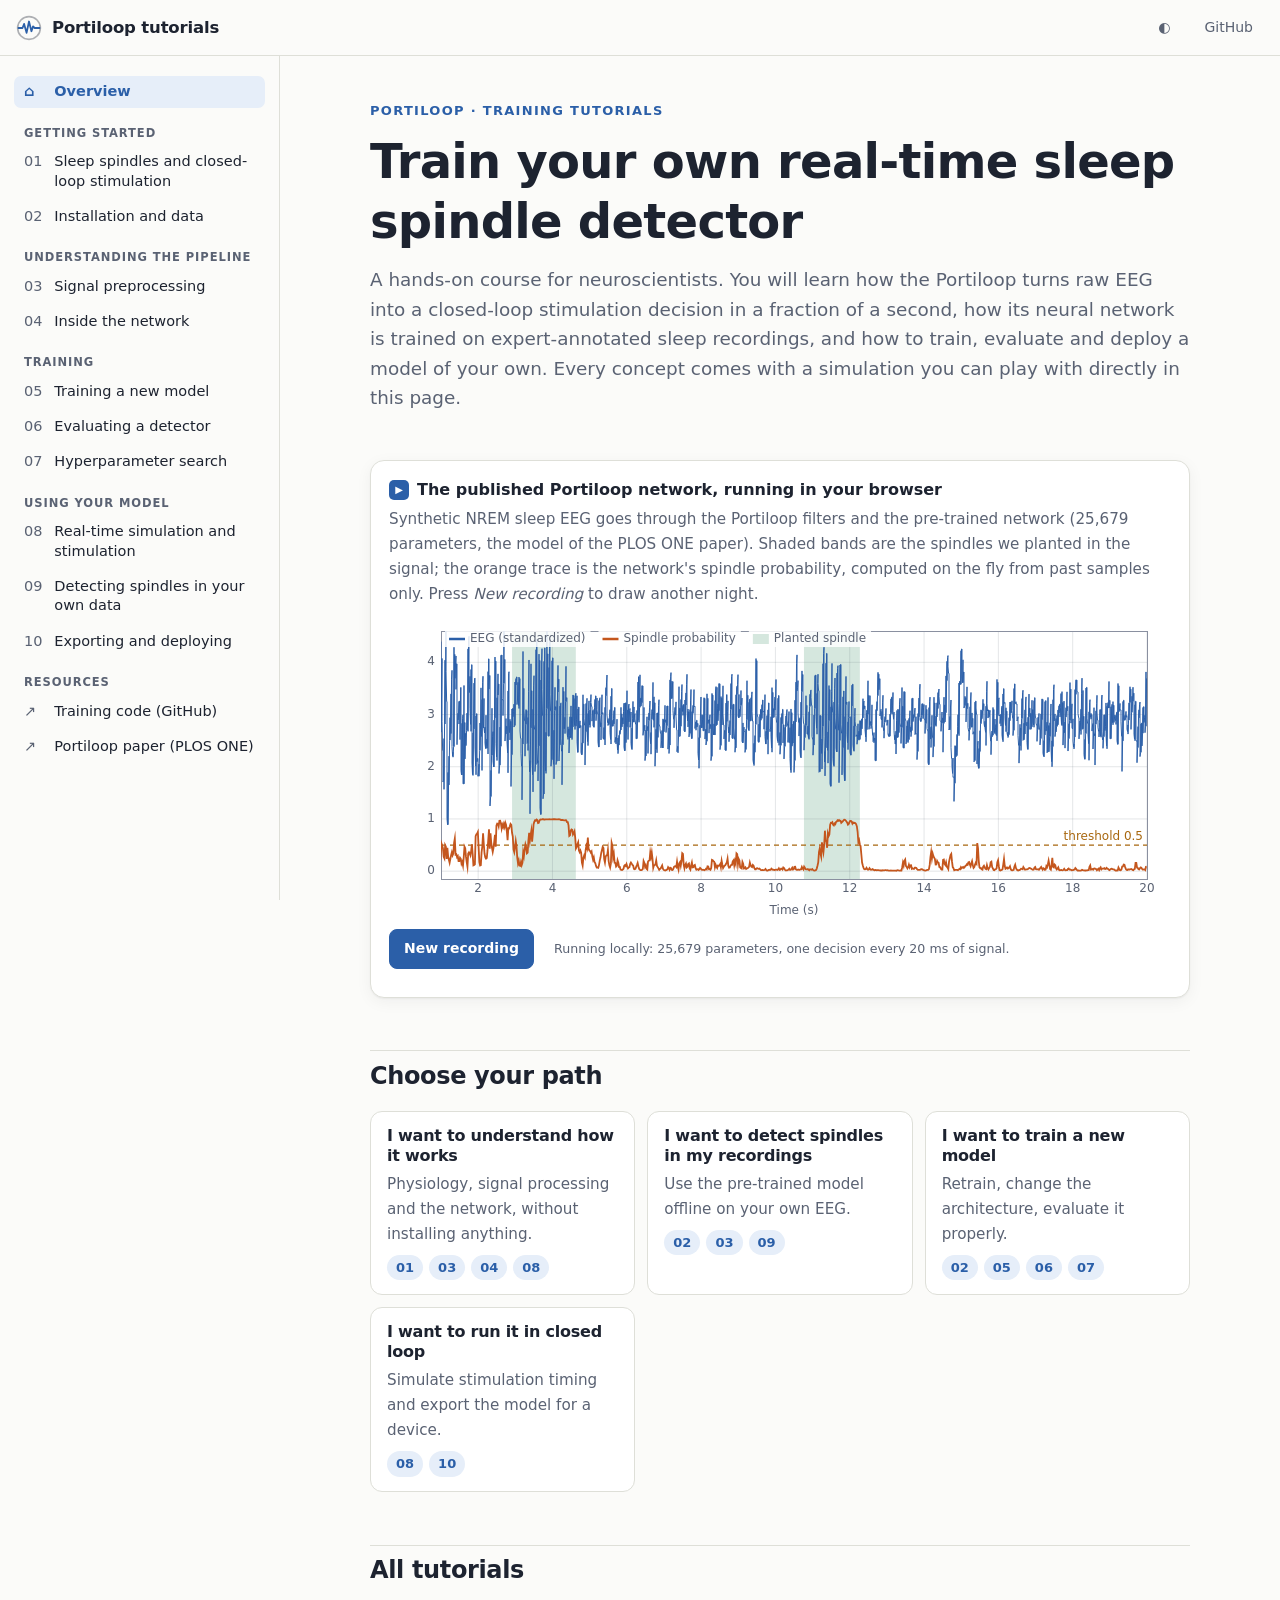
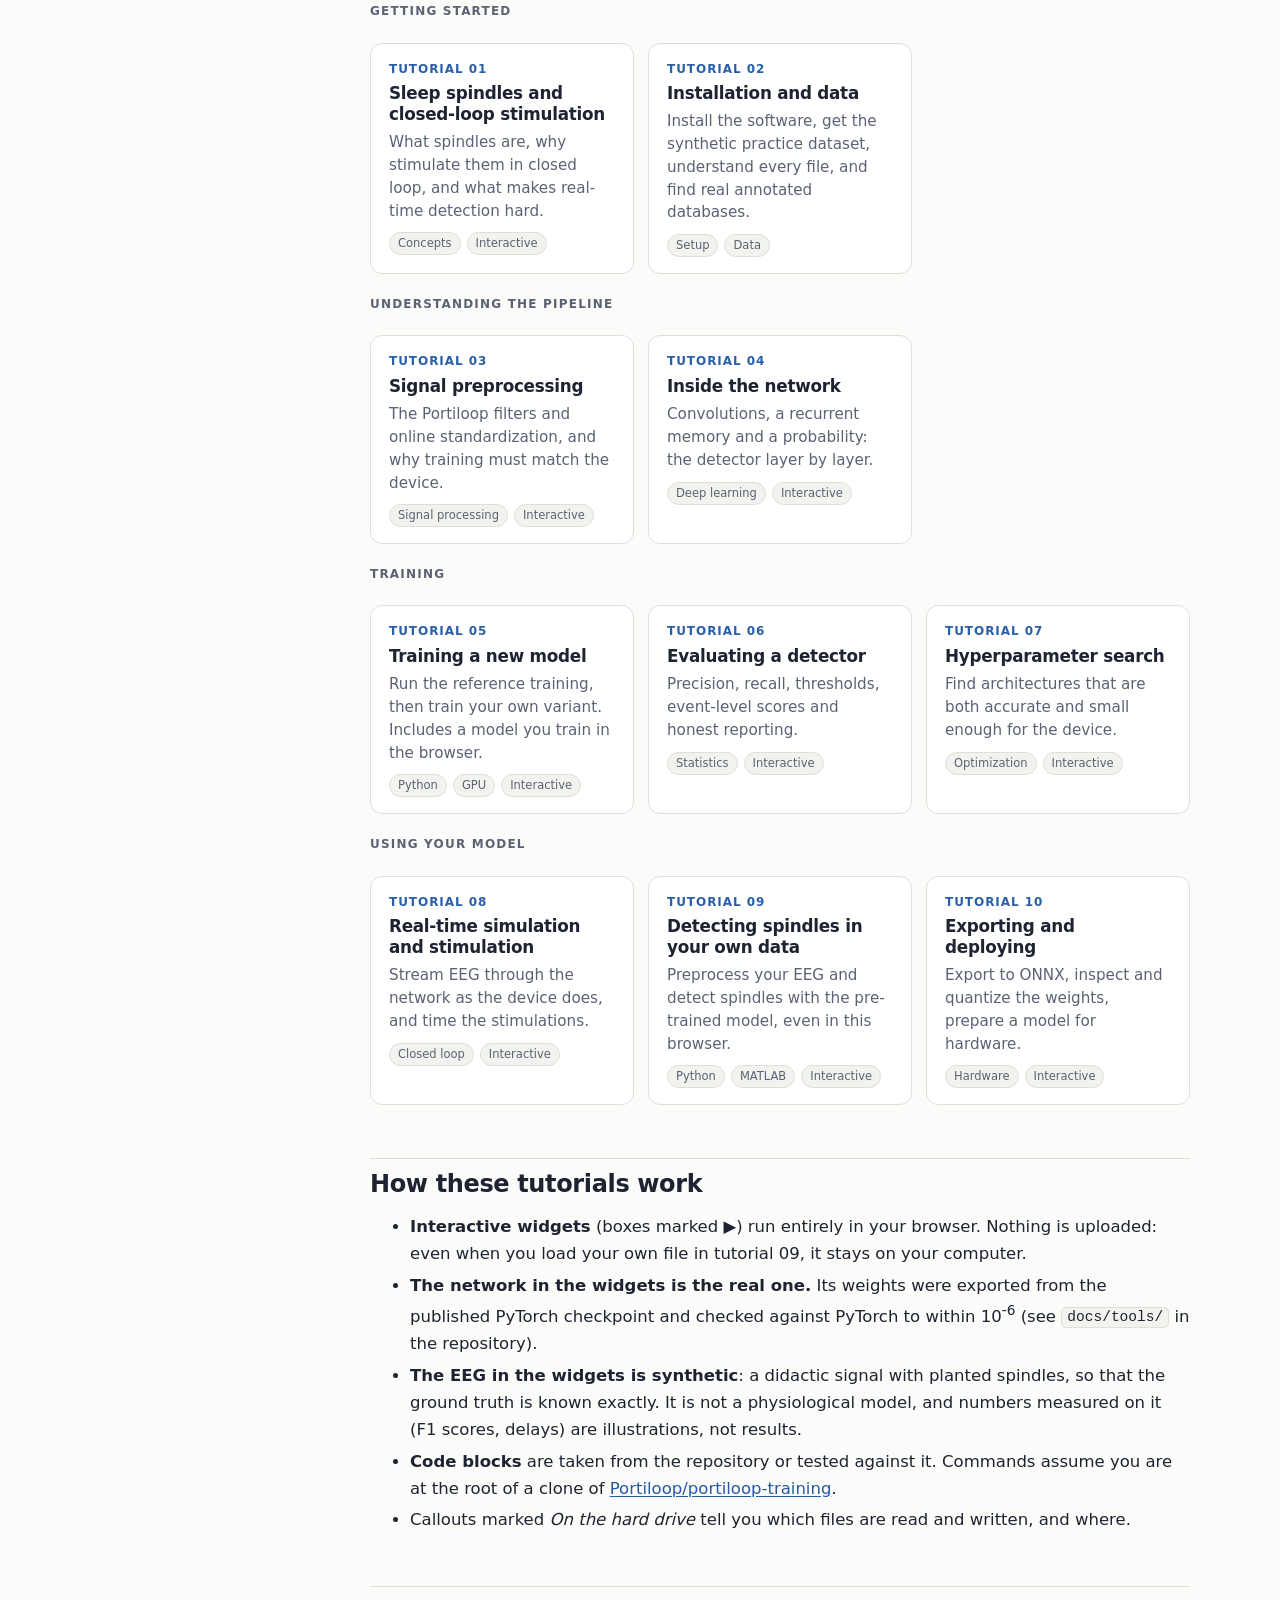
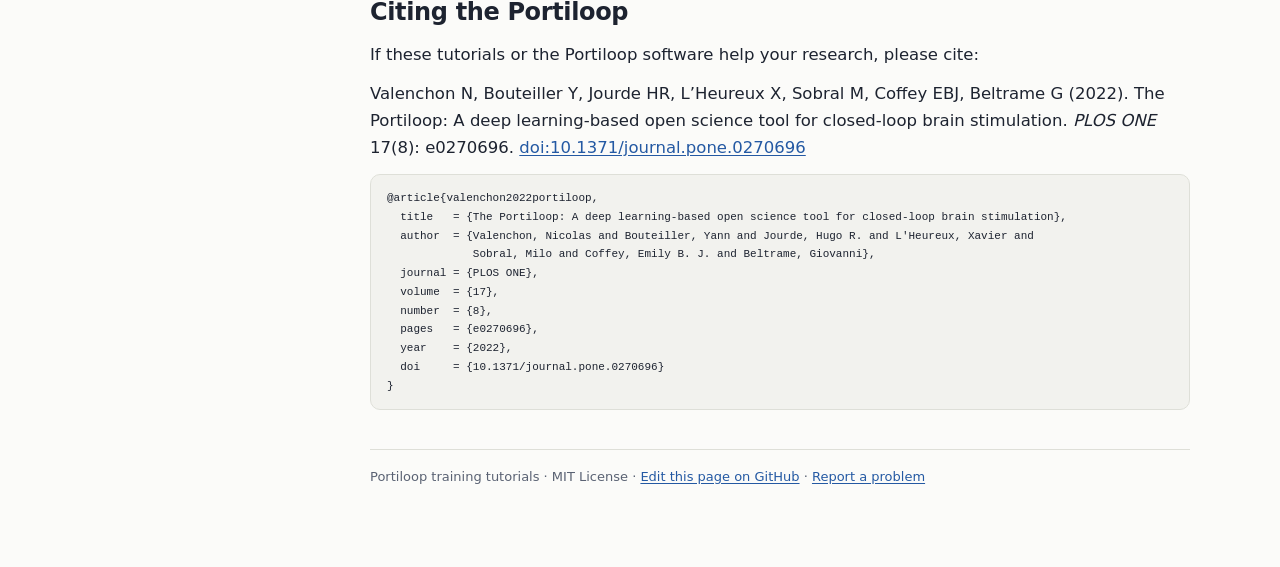
==== docs/index.html @ 73435298 "Add interactive tutorials for GitHub Pages; point README to synthetic data docs/ is a static site (n" ====
<!doctype html>
<html lang="en">
<head>
  <meta charset="utf-8">
  <meta name="viewport" content="width=device-width, initial-scale=1">
  <title>Portiloop tutorials</title>
  <meta name="description" content="Interactive tutorials for neuroscientists: train, evaluate and deploy deep-learning sleep spindle detectors for closed-loop stimulation with the open-source Portiloop.">
  <link rel="stylesheet" href="assets/css/style.css">
  <style>
    .hero-grid { display: grid; grid-template-columns: 1fr; gap: 8px; }
    .paths { display: grid; grid-template-columns: repeat(auto-fit, minmax(230px, 1fr)); gap: 12px; margin: 1.2em 0; }
    .path { border: 1px solid var(--border); border-radius: 12px; padding: 14px 16px; background: var(--bg-elev); }
    .path h3 { margin: 0 0 6px; font-size: 1rem; }
    .path p { margin: 0 0 8px; color: var(--fg-muted); font-size: 0.92em; }
    .path .route { display: flex; flex-wrap: wrap; gap: 6px; }
    .path .route a { font-size: 13px; font-weight: 600; text-decoration: none; padding: 2px 9px; border-radius: 999px; background: var(--accent-soft); color: var(--accent); }
    .group-title { margin: 1.6em 0 0.2em; font-size: 12px; text-transform: uppercase; letter-spacing: 0.1em; color: var(--fg-muted); font-weight: 650; border: 0; padding: 0; }
    pre.bib { font-size: 12.5px; }
  </style>
</head>
<body data-page="index" data-root=".">
<main>
<article class="content">

  <section class="hero">
    <div class="eyebrow">Portiloop · training tutorials</div>
    <h1>Train your own real-time sleep spindle detector</h1>
    <p class="lead">A hands-on course for neuroscientists. You will learn how the Portiloop turns raw EEG into a closed-loop stimulation decision in a fraction of a second, how its neural network is trained on expert-annotated sleep recordings, and how to train, evaluate and deploy a model of your own. Every concept comes with a simulation you can play with directly in this page.</p>
  </section>

  <div class="widget" id="hero">
    <div class="widget-title">The published Portiloop network, running in your browser</div>
    <p class="widget-desc">Synthetic NREM sleep EEG goes through the Portiloop filters and the pre-trained network (25,679 parameters, the model of the PLOS ONE paper). Shaded bands are the spindles we planted in the signal; the orange trace is the network's spindle probability, computed on the fly from past samples only. Press <em>New recording</em> to draw another night.</p>
    <canvas class="plot tall" id="hero-plot" aria-label="Synthetic EEG with spindle probability"></canvas>
    <div class="controls">
      <button class="btn" id="hero-new" type="button">New recording</button>
      <span class="muted small" id="hero-status">Loading the model…</span>
    </div>
  </div>

  <h2 id="paths">Choose your path</h2>
  <div class="paths">
    <div class="path">
      <h3>I want to understand how it works</h3>
      <p>Physiology, signal processing and the network, without installing anything.</p>
      <div class="route"><a href="tutorials/01-introduction.html">01</a><a href="tutorials/03-preprocessing.html">03</a><a href="tutorials/04-network.html">04</a><a href="tutorials/08-realtime.html">08</a></div>
    </div>
    <div class="path">
      <h3>I want to detect spindles in my recordings</h3>
      <p>Use the pre-trained model offline on your own EEG.</p>
      <div class="route"><a href="tutorials/02-installation.html">02</a><a href="tutorials/03-preprocessing.html">03</a><a href="tutorials/09-your-data.html">09</a></div>
    </div>
    <div class="path">
      <h3>I want to train a new model</h3>
      <p>Retrain, change the architecture, evaluate it properly.</p>
      <div class="route"><a href="tutorials/02-installation.html">02</a><a href="tutorials/05-training.html">05</a><a href="tutorials/06-evaluation.html">06</a><a href="tutorials/07-hyperparameter-search.html">07</a></div>
    </div>
    <div class="path">
      <h3>I want to run it in closed loop</h3>
      <p>Simulate stimulation timing and export the model for a device.</p>
      <div class="route"><a href="tutorials/08-realtime.html">08</a><a href="tutorials/10-deployment.html">10</a></div>
    </div>
  </div>

  <h2 id="tutorials">All tutorials</h2>
  <div id="cards"></div>

  <h2 id="how">How these tutorials work</h2>
  <ul>
    <li><strong>Interactive widgets</strong> (boxes marked ▶) run entirely in your browser. Nothing is uploaded: even when you load your own file in tutorial 09, it stays on your computer.</li>
    <li><strong>The network in the widgets is the real one.</strong> Its weights were exported from the published PyTorch checkpoint and checked against PyTorch to within 10<sup>-6</sup> (see <code>docs/tools/</code> in the repository).</li>
    <li><strong>The EEG in the widgets is synthetic</strong>: a didactic signal with planted spindles, so that the ground truth is known exactly. It is not a physiological model, and numbers measured on it (F1 scores, delays) are illustrations, not results.</li>
    <li><strong>Code blocks</strong> are taken from the repository or tested against it. Commands assume you are at the root of a clone of <a href="https://github.com/Portiloop/portiloop-training">Portiloop/portiloop-training</a>.</li>
    <li>Callouts marked <em>On the hard drive</em> tell you which files are read and written, and where.</li>
  </ul>

  <h2 id="cite">Citing the Portiloop</h2>
  <p>If these tutorials or the Portiloop software help your research, please cite:</p>
  <p>Valenchon N, Bouteiller Y, Jourde HR, L’Heureux X, Sobral M, Coffey EBJ, Beltrame G (2022). The Portiloop: A deep learning-based open science tool for closed-loop brain stimulation. <em>PLOS ONE</em> 17(8): e0270696. <a href="https://doi.org/10.1371/journal.pone.0270696">doi:10.1371/journal.pone.0270696</a></p>
<pre class="bib"><code>@article{valenchon2022portiloop,
  title   = {The Portiloop: A deep learning-based open science tool for closed-loop brain stimulation},
  author  = {Valenchon, Nicolas and Bouteiller, Yann and Jourde, Hugo R. and L'Heureux, Xavier and
             Sobral, Milo and Coffey, Emily B. J. and Beltrame, Giovanni},
  journal = {PLOS ONE},
  volume  = {17},
  number  = {8},
  pages   = {e0270696},
  year    = {2022},
  doi     = {10.1371/journal.pone.0270696}
}</code></pre>

</article>
</main>

<script src="assets/js/portiloop.js"></script>
<script src="assets/js/nav.js"></script>
<script>
(function () {
  // tutorial cards, generated from the shared table of contents in nav.js
  const blurbs = {
    "01-introduction": ["What spindles are, why stimulate them in closed loop, and what makes real-time detection hard.", ["Concepts", "Interactive"]],
    "02-installation": ["Install the software, get the synthetic practice dataset, understand every file, and find real annotated databases.", ["Setup", "Data"]],
    "03-preprocessing": ["The Portiloop filters and online standardization, and why training must match the device.", ["Signal processing", "Interactive"]],
    "04-network": ["Convolutions, a recurrent memory and a probability: the detector layer by layer.", ["Deep learning", "Interactive"]],
    "05-training": ["Run the reference training, then train your own variant. Includes a model you train in the browser.", ["Python", "GPU", "Interactive"]],
    "06-evaluation": ["Precision, recall, thresholds, event-level scores and honest reporting.", ["Statistics", "Interactive"]],
    "07-hyperparameter-search": ["Find architectures that are both accurate and small enough for the device.", ["Optimization", "Interactive"]],
    "08-realtime": ["Stream EEG through the network as the device does, and time the stimulations.", ["Closed loop", "Interactive"]],
    "09-your-data": ["Preprocess your EEG and detect spindles with the pre-trained model, even in this browser.", ["Python", "MATLAB", "Interactive"]],
    "10-deployment": ["Export to ONNX, inspect and quantize the weights, prepare a model for hardware.", ["Hardware", "Interactive"]],
  };
  let html = "";
  (window.PL_TOC || []).forEach(function (g) {
    html += '<h3 class="group-title">' + g.group + '</h3><div class="cards">';
    g.items.forEach(function (it) {
      const b = blurbs[it[0]] || ["", []];
      html += '<a class="card" href="tutorials/' + it[0] + '.html"><div class="num">TUTORIAL ' + it[0].slice(0, 2) + "</div><h3>" + it[1] + "</h3><p>" + b[0] + '</p><div class="tags">' +
        b[1].map(function (t) { return '<span class="tag">' + t + "</span>"; }).join("") + "</div></a>";
    });
    html += "</div>";
  });
  document.getElementById("cards").innerHTML = html;

  // hero demo
  const $ = PL.ui.$;
  let model = null, data = null, out = null, seed = 7;
  function compute() {
    data = PL.synth.nrem({ duration_s: 20, seed: seed, spindleRate_per_min: 9 });
    data.std = PL.preprocess(data.signal).standardized;
    out = model.runStream(data.std);
  }
  function draw() {
    if (!model) return;
    PL.plot($("#hero-plot"), {
      xRange: [1, 20], yRange: [-0.15, 4.6], xLabel: "Time (s)", yTicks: 4,
      regions: data.spindles.map((s) => ({ x0: s.start, x1: s.end, label: "Planted spindle" })),
      series: [
        { x: Array.from(data.t), y: Array.from(data.std, (v) => 0.45 * v + 2.9), color: PL.color("signal"), width: 1, label: "EEG (standardized)" },
        { x: Array.from(out.idx, (i) => i / PL.FS), y: Array.from(out.y), color: PL.color("model"), width: 1.8, label: "Spindle probability" },
      ],
      hlines: [{ y: 0.5, label: "threshold 0.5" }],
    });
  }
  $("#hero-new").addEventListener("click", function () { if (!model) return; seed += 1; compute(); draw(); });
  PL.onRedraw(draw);
  PL.loadModel("assets/models/portiloop_spindle_v4_0.json").then(function (m) {
    model = m; compute(); draw();
    $("#hero-status").textContent = "Running locally: " + m.nParameters.toLocaleString("en") + " parameters, one decision every 20 ms of signal.";
  }).catch(function (e) {
    $("#hero-status").textContent = "Could not load the model (" + e.message + "). If you opened this file directly from disk, serve the docs folder over HTTP instead (see docs/README.md).";
  });
})();
</script>
</body>
</html>
---- docs/assets/css/style.css ----
/* Portiloop tutorials: shared stylesheet. Light and dark themes via tokens. */

:root {
  --font-sans: "Inter", system-ui, -apple-system, "Segoe UI", Roboto, "Helvetica Neue", Arial, sans-serif;
  --font-serif: "Source Serif 4", Georgia, "Times New Roman", serif;
  --font-mono: "JetBrains Mono", ui-monospace, SFMono-Regular, Menlo, Consolas, monospace;

  --bg: #fbfbf9;
  --bg-elev: #ffffff;
  --bg-sunk: #f2f2ee;
  --fg: #1d2330;
  --fg-muted: #5a6273;
  --border: #dedfd8;
  --accent: #2b5fa8;
  --accent-soft: #e6eef9;
  --accent-fg: #ffffff;
  --link: #2459a3;

  --note: #2b5fa8;   --note-bg: #eaf1fb;
  --tip: #2f7a4f;    --tip-bg: #e9f5ee;
  --warn: #a8670f;   --warn-bg: #fbf2e3;
  --danger: #b33a3a; --danger-bg: #fbeaea;
  --disk: #5b4a9e;   --disk-bg: #efecf8;

  --plot-signal: #2b5fa8;
  --plot-model: #c4561d;
  --plot-label: rgba(47, 133, 90, 0.20);
  --plot-stim: #c2307a;
  --plot-grid: rgba(90, 98, 115, 0.16);
  --plot-axis: #8a90a0;
  --plot-legend-bg: rgba(255, 255, 255, 0.85);
  --plot-c1: #2b5fa8; --plot-c2: #c4561d; --plot-c3: #2f855a; --plot-c4: #6b46c1; --plot-c5: #b83280;

  --radius: 10px;
  --shadow: 0 1px 2px rgba(20, 24, 33, 0.05), 0 4px 16px rgba(20, 24, 33, 0.05);
  --sidebar-w: 280px;
  --content-w: 820px;
}

@media (prefers-color-scheme: dark) {
  :root:not([data-theme="light"]) {
    --bg: #14171d; --bg-elev: #1b1f27; --bg-sunk: #11141a; --fg: #e5e8ee; --fg-muted: #9aa3b4;
    --border: #2c323e; --accent: #79a6e8; --accent-soft: #1e2a3d; --accent-fg: #0f1520; --link: #8db4ef;
    --note: #8db4ef; --note-bg: #1a2433; --tip: #6cc497; --tip-bg: #172820; --warn: #e2ad5b; --warn-bg: #2b2315;
    --danger: #ec8a8a; --danger-bg: #2d1a1a; --disk: #b6a6f0; --disk-bg: #221e33;
    --plot-signal: #79a6e8; --plot-model: #f0965f; --plot-label: rgba(108, 196, 151, 0.20); --plot-stim: #f07ab5;
    --plot-grid: rgba(154, 163, 180, 0.14); --plot-axis: #6b7385; --plot-legend-bg: rgba(27, 31, 39, 0.85);
    --plot-c1: #79a6e8; --plot-c2: #f0965f; --plot-c3: #6cc497; --plot-c4: #b39cf0; --plot-c5: #f07ab5;
    --shadow: 0 1px 2px rgba(0, 0, 0, 0.3), 0 4px 16px rgba(0, 0, 0, 0.25);
  }
}
:root[data-theme="dark"] {
  --bg: #14171d; --bg-elev: #1b1f27; --bg-sunk: #11141a; --fg: #e5e8ee; --fg-muted: #9aa3b4;
  --border: #2c323e; --accent: #79a6e8; --accent-soft: #1e2a3d; --accent-fg: #0f1520; --link: #8db4ef;
  --note: #8db4ef; --note-bg: #1a2433; --tip: #6cc497; --tip-bg: #172820; --warn: #e2ad5b; --warn-bg: #2b2315;
  --danger: #ec8a8a; --danger-bg: #2d1a1a; --disk: #b6a6f0; --disk-bg: #221e33;
  --plot-signal: #79a6e8; --plot-model: #f0965f; --plot-label: rgba(108, 196, 151, 0.20); --plot-stim: #f07ab5;
  --plot-grid: rgba(154, 163, 180, 0.14); --plot-axis: #6b7385; --plot-legend-bg: rgba(27, 31, 39, 0.85);
  --plot-c1: #79a6e8; --plot-c2: #f0965f; --plot-c3: #6cc497; --plot-c4: #b39cf0; --plot-c5: #f07ab5;
  --shadow: 0 1px 2px rgba(0, 0, 0, 0.3), 0 4px 16px rgba(0, 0, 0, 0.25);
}

* { box-sizing: border-box; }
html { scroll-padding-top: 72px; -webkit-text-size-adjust: 100%; }
body {
  margin: 0; background: var(--bg); color: var(--fg);
  font: 16.5px/1.65 var(--font-sans);
}
a { color: var(--link); text-underline-offset: 2px; }
.content a { overflow-wrap: anywhere; } /* long URLs used as link text must not widen the page on phones */
a:hover { text-decoration-thickness: 2px; }
img, svg, canvas, video { max-width: 100%; }

/* ---------- top bar ---------- */
.topbar {
  position: sticky; top: 0; z-index: 20; height: 56px;
  display: flex; align-items: center; gap: 12px; padding: 0 16px;
  background: color-mix(in srgb, var(--bg) 88%, transparent);
  backdrop-filter: saturate(1.4) blur(8px); border-bottom: 1px solid var(--border);
}
.topbar .brand { display: flex; align-items: center; gap: 10px; font-weight: 650; color: var(--fg); text-decoration: none; letter-spacing: -0.01em; }
.topbar .brand .logo { width: 26px; height: 26px; }
.topbar .spacer { flex: 1; }
.topbar a.icon-link, .topbar button {
  color: var(--fg-muted); background: none; border: 1px solid transparent; border-radius: 8px;
  padding: 6px 10px; font: inherit; font-size: 14px; cursor: pointer; text-decoration: none;
}
.topbar a.icon-link:hover, .topbar button:hover { border-color: var(--border); color: var(--fg); }
.menu-toggle { display: none; }

/* ---------- layout ---------- */
.layout { display: grid; grid-template-columns: var(--sidebar-w) minmax(0, 1fr); min-height: calc(100vh - 56px); }
.sidebar {
  position: sticky; top: 56px; height: calc(100vh - 56px); overflow-y: auto;
  border-right: 1px solid var(--border); padding: 20px 14px 40px; font-size: 14.5px; background: var(--bg);
}
.sidebar h4 { margin: 18px 10px 6px; font-size: 11.5px; text-transform: uppercase; letter-spacing: 0.08em; color: var(--fg-muted); }
.sidebar ol { list-style: none; margin: 0; padding: 0; counter-reset: none; }
.sidebar li a {
  display: flex; gap: 10px; padding: 6px 10px; border-radius: 7px; color: var(--fg); text-decoration: none; line-height: 1.35;
}
.sidebar li a .num { color: var(--fg-muted); font-variant-numeric: tabular-nums; min-width: 1.4em; }
.sidebar li a:hover { background: var(--bg-sunk); }
.sidebar li a[aria-current="page"] { background: var(--accent-soft); color: var(--accent); font-weight: 600; }
.sidebar li a[aria-current="page"] .num { color: var(--accent); }

main { padding: 32px 40px 80px; min-width: 0; }
.content { max-width: var(--content-w); margin: 0 auto; }

@media (max-width: 960px) {
  .layout { grid-template-columns: 1fr; }
  .sidebar { position: fixed; left: 0; top: 56px; width: min(320px, 86vw); z-index: 30; transform: translateX(-102%); transition: transform 0.2s; box-shadow: var(--shadow); background: var(--bg-elev); }
  body.nav-open .sidebar { transform: none; }
  .menu-toggle { display: inline-block; }
  .topbar { gap: 6px; padding: 0 10px; }
  .topbar .brand { white-space: nowrap; font-size: 15px; }
  main { padding: 20px 16px 64px; }
}

/* ---------- typography ---------- */
h1, h2, h3, h4 { line-height: 1.25; letter-spacing: -0.015em; overflow-wrap: anywhere; }
h1 { font-size: clamp(1.8rem, 3.6vw, 2.35rem); margin: 0.2em 0 0.3em; }
h2 { font-size: 1.5rem; margin: 2.2em 0 0.6em; padding-top: 0.4em; border-top: 1px solid var(--border); }
h3 { font-size: 1.16rem; margin: 1.8em 0 0.4em; }
h2 .anchor, h3 .anchor { opacity: 0; margin-left: 6px; text-decoration: none; color: var(--fg-muted); font-weight: 400; }
h2:hover .anchor, h3:hover .anchor { opacity: 1; }
.eyebrow { font-size: 13px; text-transform: uppercase; letter-spacing: 0.1em; color: var(--accent); font-weight: 650; }
.lead { font-size: 1.15rem; color: var(--fg-muted); line-height: 1.6; }
p, ul, ol { margin: 0.7em 0; }
li + li { margin-top: 0.25em; }
hr { border: 0; border-top: 1px solid var(--border); margin: 2em 0; }
abbr[title] { text-decoration: underline dotted; cursor: help; }
.muted { color: var(--fg-muted); }
.small { font-size: 0.9em; }

code, kbd, pre { font-family: var(--font-mono); font-size: 0.88em; }
:not(pre) > code { background: var(--bg-sunk); border: 1px solid var(--border); border-radius: 5px; padding: 0.08em 0.35em; overflow-wrap: anywhere; }
kbd { border: 1px solid var(--border); border-bottom-width: 2px; border-radius: 4px; padding: 0 0.35em; background: var(--bg-elev); }
pre {
  position: relative; background: var(--bg-sunk); border: 1px solid var(--border); border-radius: var(--radius);
  padding: 14px 16px; overflow-x: auto; line-height: 1.5; margin: 1em 0;
}
pre[data-file]::before {
  content: attr(data-file); display: block; margin: -14px -16px 12px; padding: 6px 16px;
  font-size: 12px; color: var(--fg-muted); border-bottom: 1px solid var(--border); background: var(--bg-elev);
  border-radius: var(--radius) var(--radius) 0 0;
}
.copy-btn {
  position: absolute; top: 8px; right: 8px; font: 12px var(--font-sans); padding: 3px 8px; border-radius: 6px;
  border: 1px solid var(--border); background: var(--bg-elev); color: var(--fg-muted); cursor: pointer; opacity: 0; transition: opacity 0.15s;
}
pre:hover .copy-btn, .copy-btn:focus { opacity: 1; }
pre[data-file] .copy-btn { top: 36px; }

/* Prism token colors bound to our tokens (works in both themes) */
.token.comment, .token.prolog { color: var(--fg-muted); font-style: italic; }
.token.keyword, .token.boolean, .token.important { color: #8a3fb4; }
.token.string, .token.char { color: #2f7a4f; }
.token.number, .token.constant { color: #b4561d; }
.token.function, .token.class-name { color: var(--accent); }
.token.operator, .token.punctuation { color: var(--fg-muted); }
:root[data-theme="dark"] .token.keyword { color: #c99cf0; }
:root[data-theme="dark"] .token.string { color: #8fd4ab; }
:root[data-theme="dark"] .token.number { color: #f0ae7f; }
@media (prefers-color-scheme: dark) {
  :root:not([data-theme="light"]) .token.keyword { color: #c99cf0; }
  :root:not([data-theme="light"]) .token.string { color: #8fd4ab; }
  :root:not([data-theme="light"]) .token.number { color: #f0ae7f; }
}

[hidden] { display: none !important; }
/* position: relative keeps KaTeX's visually hidden MathML (absolutely positioned) inside scroll containers */
table { border-collapse: collapse; width: 100%; margin: 1em 0; font-size: 0.94em; display: block; overflow-x: auto; position: relative; }
th, td { text-align: left; padding: 7px 10px; border-bottom: 1px solid var(--border); vertical-align: top; }
th { font-weight: 650; background: var(--bg-sunk); }
td code { overflow-wrap: anywhere; }
.scroll-x { overflow-x: auto; position: relative; }
.scroll-x svg, .scroll-x img, .scroll-x canvas { max-width: none; }

.katex-display { overflow-x: auto; overflow-y: hidden; padding: 2px 0; }
figure { margin: 1.4em 0; }
figcaption { font-size: 0.9em; color: var(--fg-muted); margin-top: 6px; }

/* ---------- tutorial header meta ---------- */
.meta {
  display: grid; grid-template-columns: repeat(auto-fit, minmax(170px, 1fr)); gap: 1px; margin: 1.4em 0 1.8em;
  background: var(--border); border: 1px solid var(--border); border-radius: var(--radius); overflow: hidden;
}
.meta > div { background: var(--bg-elev); padding: 10px 14px; }
.meta dt, .meta .k { font-size: 11.5px; text-transform: uppercase; letter-spacing: 0.08em; color: var(--fg-muted); }
.meta dd, .meta .v { margin: 2px 0 0; font-weight: 550; font-size: 0.95em; }
.objectives { background: var(--bg-elev); border: 1px solid var(--border); border-radius: var(--radius); padding: 14px 20px; }
.objectives h3 { margin: 0.2em 0 0.4em; font-size: 1rem; }

/* ---------- callouts ---------- */
.callout { border: 1px solid var(--border); border-left: 4px solid var(--note); background: var(--note-bg); border-radius: 8px; padding: 12px 16px; margin: 1.2em 0; }
.callout > :first-child { margin-top: 0; }
.callout > :last-child { margin-bottom: 0; }
.callout .callout-title { display: block; font-weight: 650; color: var(--note); margin-bottom: 4px; }
.callout.tip { border-left-color: var(--tip); background: var(--tip-bg); }
.callout.tip .callout-title { color: var(--tip); }
.callout.warning { border-left-color: var(--warn); background: var(--warn-bg); }
.callout.warning .callout-title { color: var(--warn); }
.callout.danger { border-left-color: var(--danger); background: var(--danger-bg); }
.callout.danger .callout-title { color: var(--danger); }
.callout.disk { border-left-color: var(--disk); background: var(--disk-bg); }
.callout.disk .callout-title { color: var(--disk); }
.callout.neuro { border-left-color: var(--tip); background: var(--bg-elev); }
.callout.neuro .callout-title { color: var(--tip); }

/* ---------- steps ---------- */
ol.steps { list-style: none; counter-reset: step; padding-left: 0; }
ol.steps > li { counter-increment: step; position: relative; padding-left: 46px; margin: 1.1em 0; }
ol.steps > li::before {
  content: counter(step); position: absolute; left: 0; top: -1px; width: 30px; height: 30px; border-radius: 50%;
  display: grid; place-items: center; background: var(--accent); color: var(--accent-fg); font-weight: 700; font-size: 14px;
}

/* ---------- interactive widgets ---------- */
.widget {
  background: var(--bg-elev); border: 1px solid var(--border); border-radius: 14px; box-shadow: var(--shadow);
  padding: 16px 18px 18px; margin: 1.6em 0; position: relative;
}
.widget-title { display: flex; align-items: center; gap: 8px; font-weight: 650; margin: 0 0 4px; font-size: 1rem; }
.widget-title::before { content: "▶"; font-size: 10px; color: var(--accent-fg); background: var(--accent); width: 20px; height: 20px; border-radius: 5px; display: grid; place-items: center; }
.widget-desc { color: var(--fg-muted); font-size: 0.92em; margin: 0 0 12px; }
.controls { display: flex; flex-wrap: wrap; gap: 10px 20px; align-items: center; margin: 10px 0; font-size: 14px; }
.controls label { display: inline-flex; align-items: center; gap: 8px; color: var(--fg-muted); }
.controls output { font-variant-numeric: tabular-nums; color: var(--fg); font-weight: 600; min-width: 3.5em; }
.controls input[type="range"] { width: 150px; accent-color: var(--accent); }
.controls select, .controls input[type="number"] { font: inherit; padding: 4px 6px; border-radius: 6px; border: 1px solid var(--border); background: var(--bg); color: var(--fg); }
.btn {
  font: inherit; font-size: 14px; font-weight: 600; padding: 7px 14px; border-radius: 8px; cursor: pointer;
  border: 1px solid var(--accent); background: var(--accent); color: var(--accent-fg);
}
.btn.secondary { background: transparent; color: var(--accent); }
.btn:disabled { opacity: 0.5; cursor: default; }
canvas.plot { display: block; width: 100%; height: 220px; touch-action: pan-y; }
canvas.plot.tall { height: 300px; }
canvas.plot.short { height: 150px; }
.readout { display: grid; grid-template-columns: repeat(auto-fit, minmax(120px, 1fr)); gap: 8px; margin-top: 12px; }
.readout > div { background: var(--bg-sunk); border-radius: 8px; padding: 8px 12px; }
.readout .k { font-size: 12.5px; color: var(--fg-muted); } /* no uppercase: it would turn µ into M and τ into T */
.readout .v { font-size: 1.25rem; font-weight: 650; font-variant-numeric: tabular-nums; }
.widget .status { font-size: 13px; color: var(--fg-muted); margin-top: 8px; min-height: 1.2em; }
.dropzone { border: 2px dashed var(--border); border-radius: 12px; padding: 22px; text-align: center; color: var(--fg-muted); }
.dropzone.drag { border-color: var(--accent); background: var(--accent-soft); }

/* ---------- exercises / self-check ---------- */
details { border: 1px solid var(--border); border-radius: 8px; padding: 8px 14px; margin: 1em 0; background: var(--bg-elev); }
details > summary { cursor: pointer; font-weight: 600; }
details[open] > summary { margin-bottom: 6px; }
details.exercise > summary::before { content: "Exercise · "; color: var(--accent); }
details.solution > summary::before { content: "Solution · "; color: var(--tip); }

/* ---------- index cards ---------- */
.hero { padding: 12px 0 8px; }
.hero h1 { font-size: clamp(2rem, 4.6vw, 3rem); }
.cards { display: grid; grid-template-columns: repeat(auto-fill, minmax(240px, 1fr)); gap: 14px; margin: 1.4em 0; }
.card {
  display: block; border: 1px solid var(--border); border-radius: 12px; padding: 16px 18px; background: var(--bg-elev);
  color: var(--fg); text-decoration: none; transition: border-color 0.15s, transform 0.15s;
}
.card:hover { border-color: var(--accent); transform: translateY(-1px); }
.card .num { font-size: 12px; font-weight: 700; color: var(--accent); letter-spacing: 0.08em; }
.card h3 { margin: 4px 0 6px; font-size: 1.05rem; }
.card p { margin: 0; color: var(--fg-muted); font-size: 0.92em; line-height: 1.5; }
.card .tags { margin-top: 10px; display: flex; gap: 6px; flex-wrap: wrap; }
.tag { font-size: 11.5px; padding: 1px 8px; border-radius: 999px; background: var(--bg-sunk); color: var(--fg-muted); border: 1px solid var(--border); }

/* ---------- prev / next and footer ---------- */
.pager { display: grid; grid-template-columns: 1fr 1fr; gap: 12px; margin-top: 3em; }
.pager a { display: block; border: 1px solid var(--border); border-radius: 10px; padding: 12px 16px; text-decoration: none; color: var(--fg); background: var(--bg-elev); }
.pager a:hover { border-color: var(--accent); }
.pager .dir { font-size: 12px; color: var(--fg-muted); }
.pager .next { text-align: right; grid-column: 2; }
.site-footer { margin-top: 3em; padding-top: 1.2em; border-top: 1px solid var(--border); font-size: 13px; color: var(--fg-muted); }
ol.refs { font-size: 0.92em; padding-left: 1.4em; }
ol.refs li { margin: 0.5em 0; }

@media print {
  .topbar, .sidebar, .pager, .copy-btn { display: none !important; }
  .layout { display: block; }
}
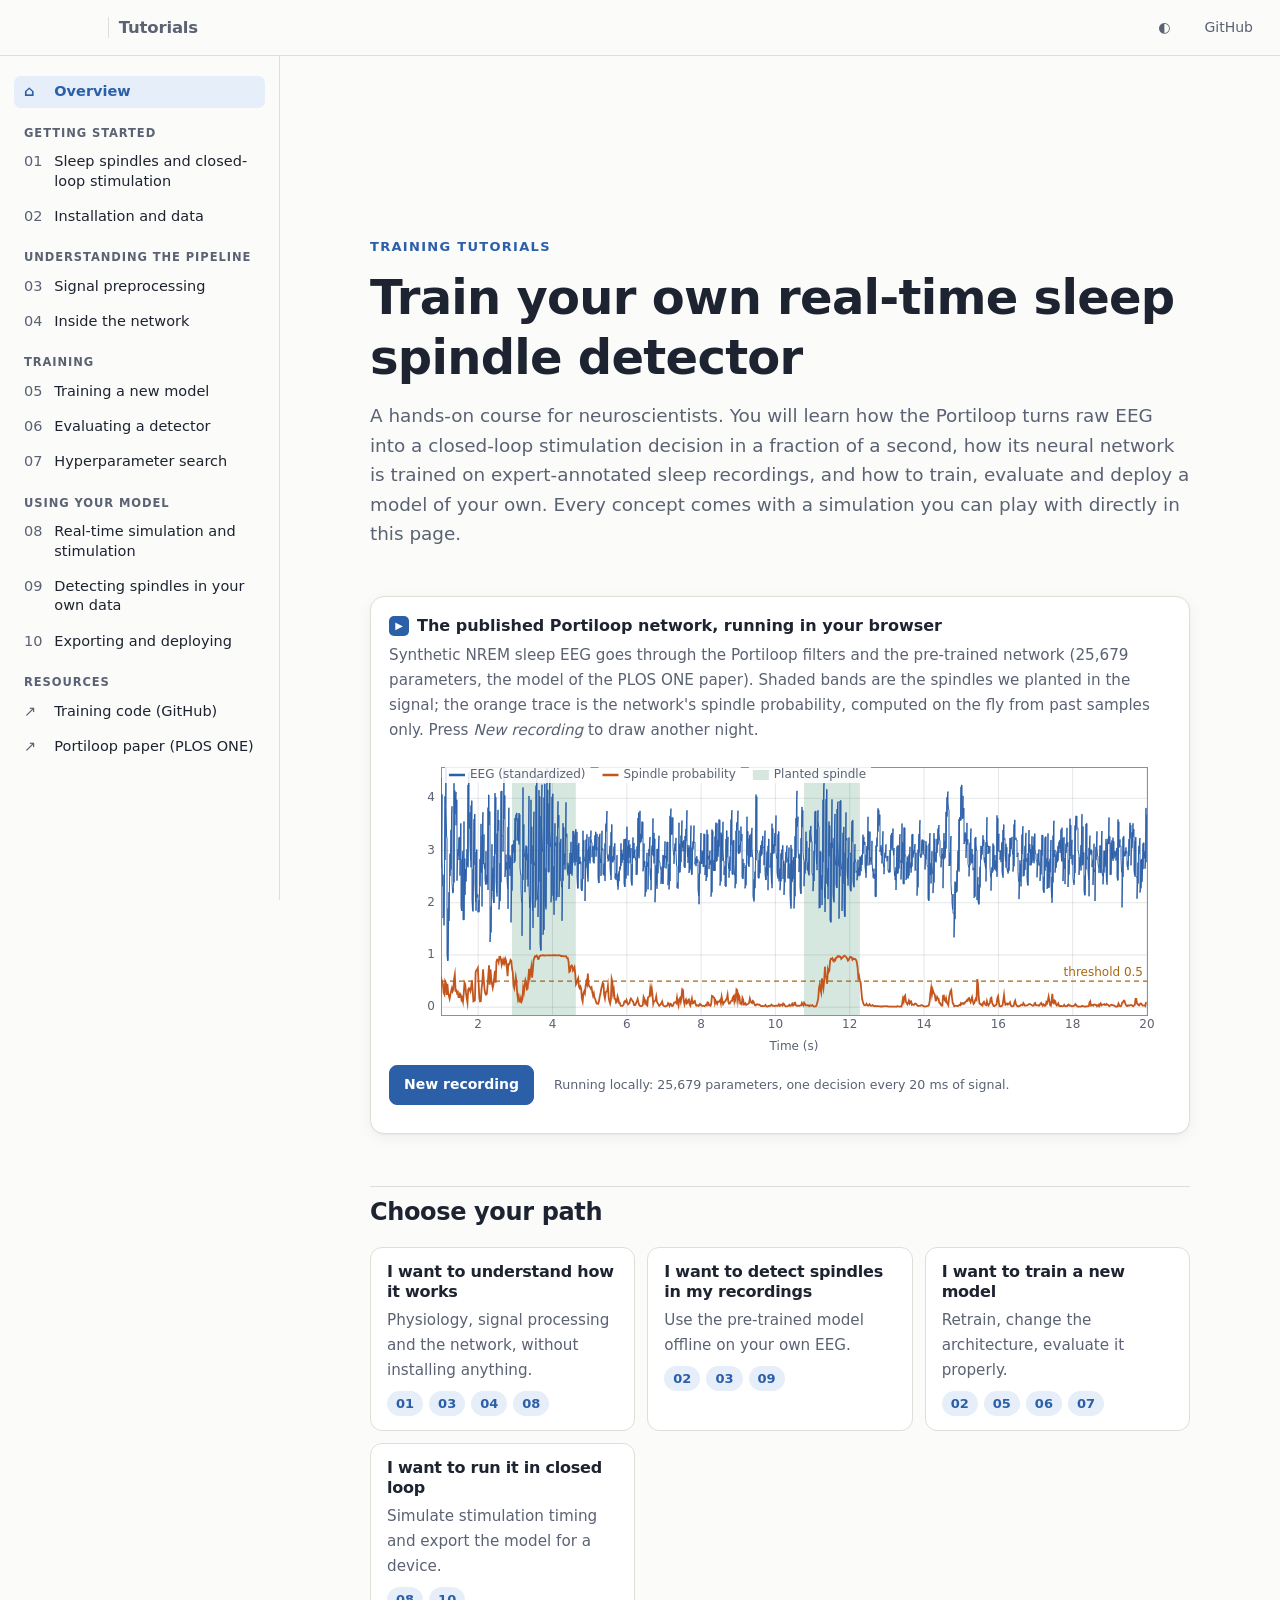
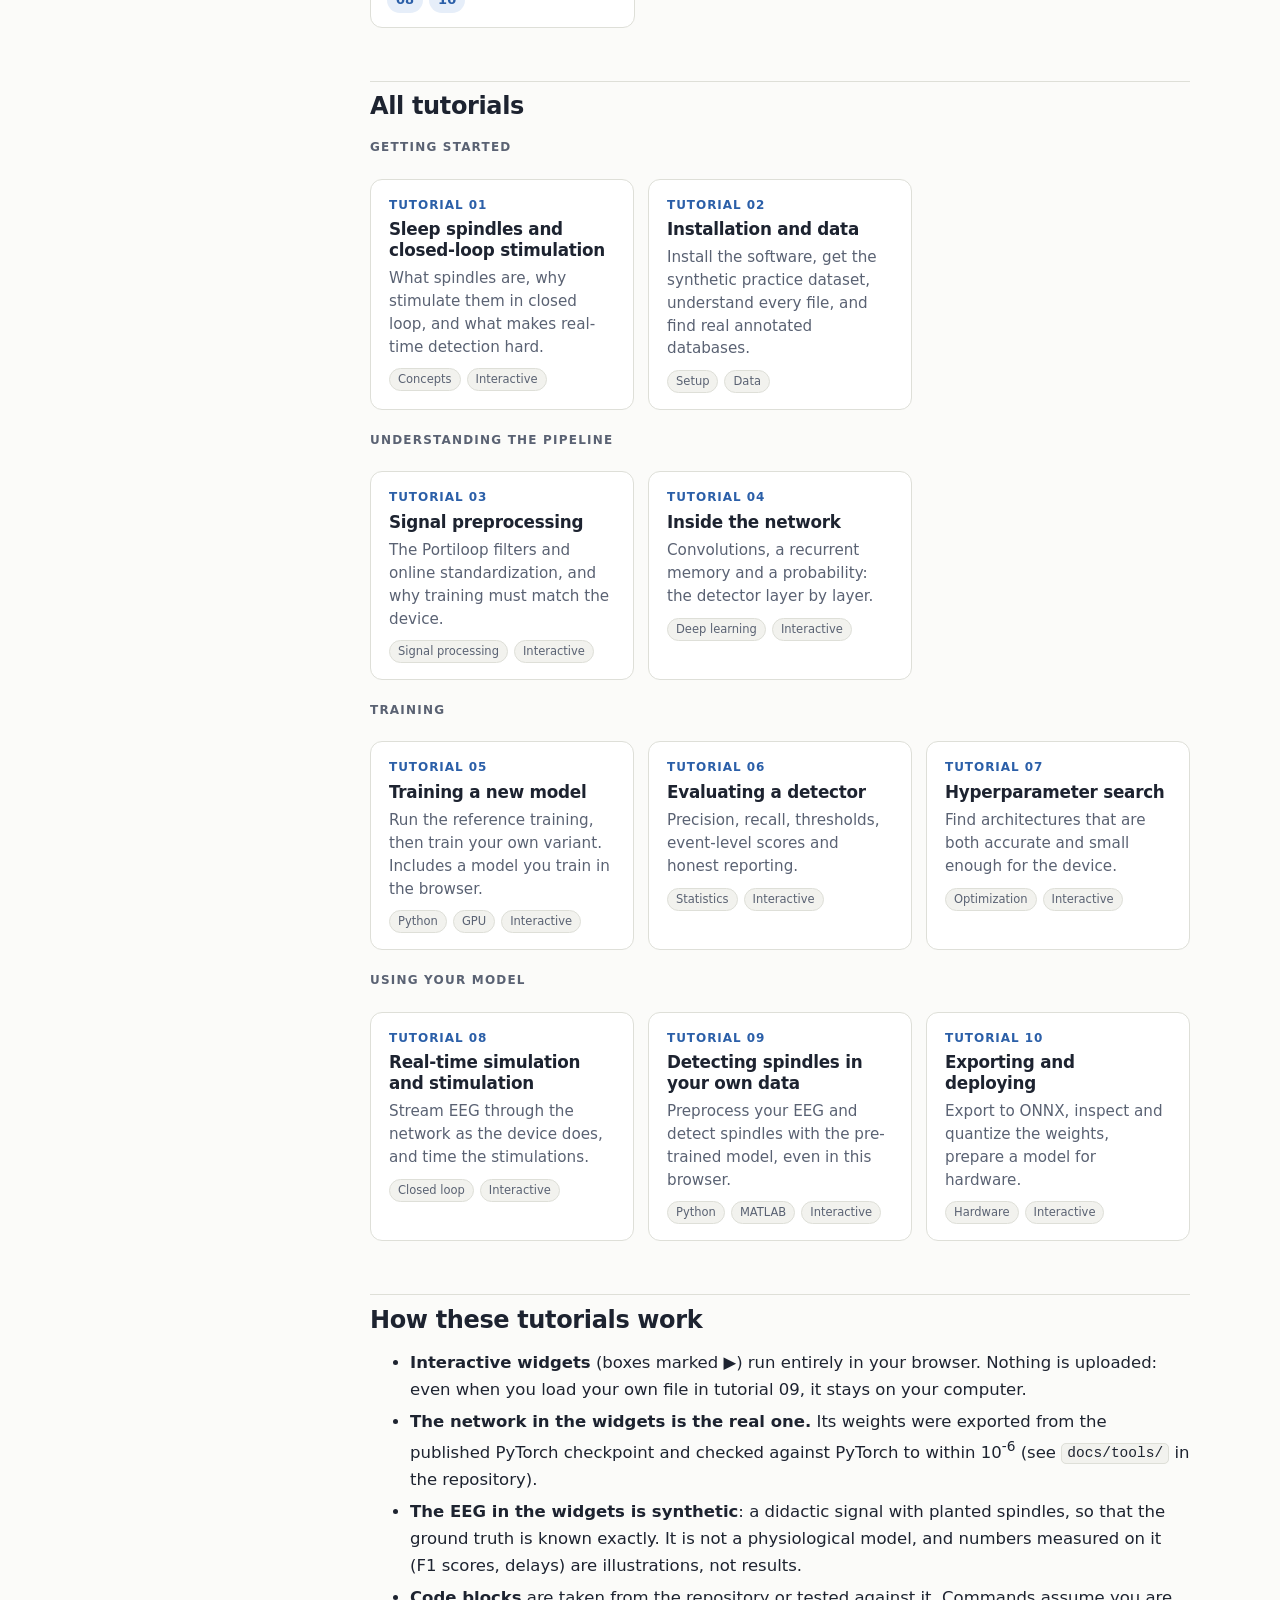
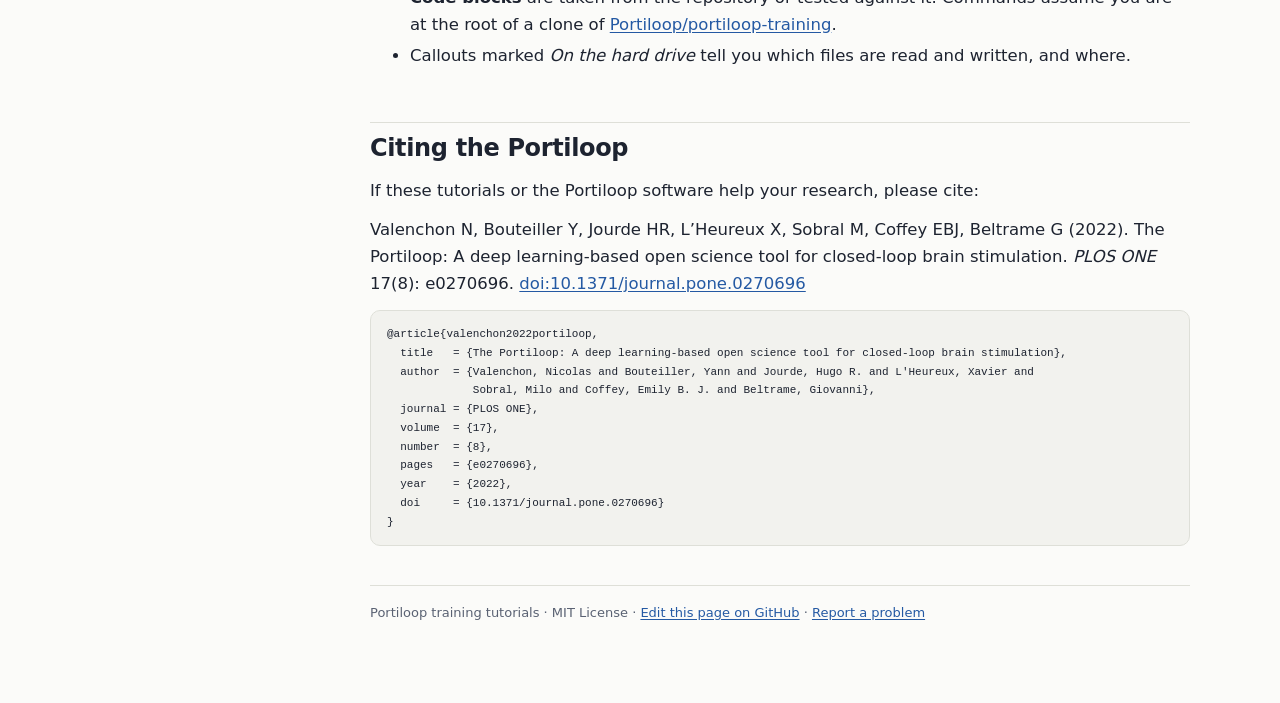
==== commit 8a699c91: "Use the Portiloop logo in the tutorials site - Trace figures/portiloop-logo.png from Portiloop/porti" ====
--- a/docs/index.html
+++ b/docs/index.html
@@ -6,6 +6,9 @@
   <title>Portiloop tutorials</title>
   <meta name="description" content="Interactive tutorials for neuroscientists: train, evaluate and deploy deep-learning sleep spindle detectors for closed-loop stimulation with the open-source Portiloop.">
   <link rel="stylesheet" href="assets/css/style.css">
+  <link rel="icon" href="assets/img/favicon.svg" type="image/svg+xml">
+  <link rel="icon" href="assets/img/favicon-32.png" sizes="32x32" type="image/png">
+  <link rel="apple-touch-icon" href="assets/img/apple-touch-icon.png">
   <style>
     .hero-grid { display: grid; grid-template-columns: 1fr; gap: 8px; }
     .paths { display: grid; grid-template-columns: repeat(auto-fit, minmax(230px, 1fr)); gap: 12px; margin: 1.2em 0; }
@@ -23,7 +26,8 @@
 <article class="content">
 
   <section class="hero">
-    <div class="eyebrow">Portiloop · training tutorials</div>
+    <span class="logo-word hero-logo" role="img" aria-label="Portiloop"></span>
+    <div class="eyebrow">Training tutorials</div>
     <h1>Train your own real-time sleep spindle detector</h1>
     <p class="lead">A hands-on course for neuroscientists. You will learn how the Portiloop turns raw EEG into a closed-loop stimulation decision in a fraction of a second, how its neural network is trained on expert-annotated sleep recordings, and how to train, evaluate and deploy a model of your own. Every concept comes with a simulation you can play with directly in this page.</p>
   </section>
--- a/docs/assets/css/style.css
+++ b/docs/assets/css/style.css
@@ -79,7 +79,15 @@
   backdrop-filter: saturate(1.4) blur(8px); border-bottom: 1px solid var(--border);
 }
 .topbar .brand { display: flex; align-items: center; gap: 10px; font-weight: 650; color: var(--fg); text-decoration: none; letter-spacing: -0.01em; }
-.topbar .brand .logo { width: 26px; height: 26px; }
+/* Portiloop logo (assets/img/portiloop-logo.svg) drawn in the text color through a mask, so it follows the light and dark themes */
+.logo-word {
+  display: inline-block; flex: none; aspect-ratio: 1190 / 437; background-color: currentColor;
+  -webkit-mask: url("../img/portiloop-logo.svg") center / contain no-repeat;
+  mask: url("../img/portiloop-logo.svg") center / contain no-repeat;
+}
+.topbar .brand .logo-word { height: 30px; }
+.topbar .brand .brand-sub { font-weight: 550; color: var(--fg-muted); padding-left: 10px; border-left: 1px solid var(--border); line-height: 1.3; }
+.hero .hero-logo { display: block; height: clamp(64px, 13vw, 112px); margin: 4px 0 20px; color: var(--fg); }
 .topbar .spacer { flex: 1; }
 .topbar a.icon-link, .topbar button {
   color: var(--fg-muted); background: none; border: 1px solid transparent; border-radius: 8px;
